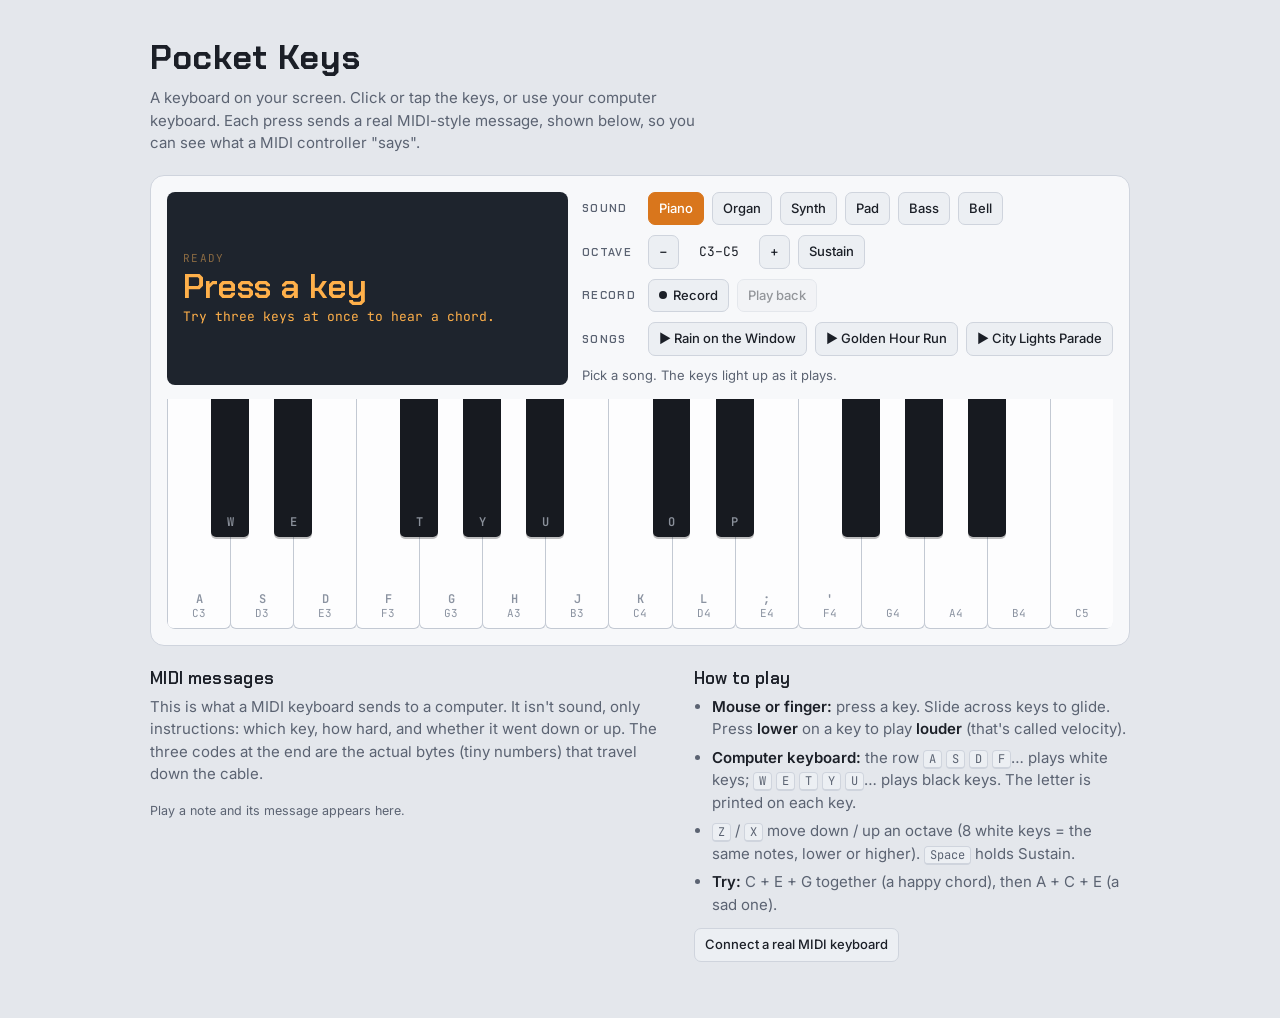
==== pocket-keys/index.html @ 644fc0f4 "Add Pocket Keys: on-screen piano with multi-instrument demo songs A browser-only project (HTML/CSS/J" ====
<!doctype html>
<html lang="en">
<head>
  <meta charset="utf-8">
  <meta name="viewport" content="width=device-width, initial-scale=1, viewport-fit=cover">
  <title>Pocket Keys</title>
  <link rel="preconnect" href="https://fonts.googleapis.com">
  <link rel="stylesheet" href="https://fonts.googleapis.com/css2?family=Chakra+Petch:wght@500;600;700&family=Inter:wght@400;500;600&family=JetBrains+Mono:wght@400;600&display=swap">
  <link rel="stylesheet" href="style.css">
</head>
<body>
<div class="wrap">
  <header>
    <h1>Pocket Keys</h1>
    <p>A keyboard on your screen. Click or tap the keys, or use your computer keyboard. Each press sends a real MIDI-style message, shown below, so you can see what a MIDI controller "says".</p>
  </header>

  <section class="panel" aria-label="Instrument">
    <div class="top">
      <div class="screen" aria-live="polite">
        <span class="lbl" id="scrLbl">Ready</span>
        <span class="big" id="scrBig">Press a key</span>
        <span class="sub" id="scrSub">Try three keys at once to hear a chord.</span>
      </div>
      <div class="controls">
        <div class="row" role="group" aria-label="Sound">
          <span class="ctl-label">Sound</span>
          <div class="row" id="sounds"></div>
        </div>
        <div class="row">
          <span class="ctl-label">Octave</span>
          <button id="octDown" aria-label="Lower octave">−</button>
          <span class="oct" id="octLbl">C3–C5</span>
          <button id="octUp" aria-label="Higher octave">+</button>
          <button id="sustainBtn" aria-pressed="false" title="Keeps notes ringing after you let go, like a piano's foot pedal">Sustain</button>
        </div>
        <div class="row">
          <span class="ctl-label">Record</span>
          <button id="recBtn" aria-pressed="false"><span class="rec-dot"></span>Record</button>
          <button id="playBtn" disabled>Play back</button>
        </div>
        <div class="row">
          <span class="ctl-label">Songs</span>
          <div class="row" id="songs"></div>
        </div>
        <div class="status" id="songStatus" style="margin-top:0">Pick a song. The keys light up as it plays.</div>
      </div>
    </div>
    <div class="keyboard" id="kb" aria-label="Piano keys"></div>
  </section>

  <div class="below">
    <section class="card">
      <h2>MIDI messages</h2>
      <p>This is what a MIDI keyboard sends to a computer. It isn't sound, only instructions: which key, how hard, and whether it went down or up. The three codes at the end are the actual bytes (tiny numbers) that travel down the cable.</p>
      <ul class="log" id="log"><li class="empty">Play a note and its message appears here.</li></ul>
    </section>
    <section class="card">
      <h2>How to play</h2>
      <ul class="help">
        <li><strong>Mouse or finger:</strong> press a key. Slide across keys to glide. Press <strong>lower</strong> on a key to play <strong>louder</strong> (that's called velocity).</li>
        <li><strong>Computer keyboard:</strong> the row <kbd>A</kbd> <kbd>S</kbd> <kbd>D</kbd> <kbd>F</kbd>… plays white keys; <kbd>W</kbd> <kbd>E</kbd> <kbd>T</kbd> <kbd>Y</kbd> <kbd>U</kbd>… plays black keys. The letter is printed on each key.</li>
        <li><kbd>Z</kbd> / <kbd>X</kbd> move down / up an octave (8 white keys = the same notes, lower or higher). <kbd>Space</kbd> holds Sustain.</li>
        <li><strong>Try:</strong> C + E + G together (a happy chord), then A + C + E (a sad one).</li>
      </ul>
      <button id="midiBtn" style="margin-top:12px">Connect a real MIDI keyboard</button>
      <div class="status" id="midiStatus"></div>
    </section>
  </div>
</div>

<script src="app.js"></script>
</body>
</html>
---- pocket-keys/style.css ----
/* Layout: one instrument "panel" — LCD screen + controls on top, keys below, then MIDI message log and help side by side */
:root {
  --bg: #e4e7ec;
  --panel: #f7f8fa;
  --panel-edge: #cfd4dd;
  --ink: #1b1f27;
  --muted: #5b6372;
  --accent: #d9761c;
  --accent-ink: #ffffff;
  --screen: #1e242d;
  --screen-ink: #ffb04a;
  --screen-dim: #8a6a42;
  --white-key: #fdfdfe;
  --white-key-edge: #c3c9d3;
  --black-key: #171a20;
  --key-label: #8b93a1;
  --chip: #eceff3;
  --font-display: "Chakra Petch", "Segoe UI", system-ui, sans-serif;
  --font-body: "Inter", system-ui, -apple-system, sans-serif;
  --font-mono: "JetBrains Mono", ui-monospace, Menlo, Consolas, monospace;
}
@media (prefers-color-scheme: dark) {
  :root:not([data-theme="light"]) {
    --bg: #111419; --panel: #1a1f27; --panel-edge: #2c333f; --ink: #e8ebf0; --muted: #9aa3b2;
    --accent: #f0943a; --accent-ink: #14110d; --screen: #0a0d11; --screen-ink: #ffb04a; --screen-dim: #6e5434;
    --white-key: #e6e9ee; --white-key-edge: #9aa2ae; --black-key: #06080b; --key-label: #6c7482; --chip: #232934;
    color-scheme: dark;
  }
}
:root[data-theme="dark"] {
  --bg: #111419; --panel: #1a1f27; --panel-edge: #2c333f; --ink: #e8ebf0; --muted: #9aa3b2;
  --accent: #f0943a; --accent-ink: #14110d; --screen: #0a0d11; --screen-ink: #ffb04a; --screen-dim: #6e5434;
  --white-key: #e6e9ee; --white-key-edge: #9aa2ae; --black-key: #06080b; --key-label: #6c7482; --chip: #232934;
  color-scheme: dark;
}
* { box-sizing: border-box; }
body {
  background: var(--bg); color: var(--ink); font-family: var(--font-body); font-size: 15px; line-height: 1.5;
  padding-left: max(16px, env(safe-area-inset-left, 0px)); padding-right: max(16px, env(safe-area-inset-right, 0px));
  padding-block: 24px 40px;
}
.wrap { max-width: 980px; margin: 0 auto; display: grid; gap: 20px; }
header h1 { font-family: var(--font-display); font-weight: 700; font-size: clamp(26px, 4vw, 34px); letter-spacing: 0.02em; margin: 0; text-wrap: balance; }
header p { margin: 4px 0 0; color: var(--muted); max-width: 62ch; }

.panel { background: var(--panel); border: 1px solid var(--panel-edge); border-radius: 14px; padding: 16px; display: grid; gap: 14px; }
.top { display: grid; grid-template-columns: minmax(0, 1fr) auto; gap: 14px; align-items: stretch; }
@media (max-width: 720px) { .top { grid-template-columns: minmax(0, 1fr); } }

.screen { background: var(--screen); color: var(--screen-ink); border-radius: 8px; padding: 12px 16px; font-family: var(--font-mono); min-height: 112px; display: grid; gap: 2px; align-content: center; min-width: 0; }
.screen .lbl { font-size: 11px; letter-spacing: 0.12em; text-transform: uppercase; color: var(--screen-dim); }
.screen .big { font-family: var(--font-display); font-size: 34px; font-weight: 600; line-height: 1.1; white-space: nowrap; overflow: hidden; text-overflow: ellipsis; }
.screen .sub { font-size: 13px; overflow-wrap: anywhere; }

.controls { display: grid; gap: 10px; align-content: start; }
.row { display: flex; flex-wrap: wrap; gap: 8px; align-items: center; }
.ctl-label { font-family: var(--font-display); font-size: 11px; font-weight: 600; letter-spacing: 0.12em; text-transform: uppercase; color: var(--muted); min-width: 58px; }
button { font: inherit; font-size: 13px; font-weight: 500; color: var(--ink); background: var(--chip); border: 1px solid var(--panel-edge); border-radius: 7px; padding: 6px 10px; cursor: pointer; }
button:hover { border-color: var(--muted); }
button:focus-visible { outline: 2px solid var(--accent); outline-offset: 2px; }
button[aria-pressed="true"] { background: var(--accent); color: var(--accent-ink); border-color: var(--accent); }
button.in-song { box-shadow: inset 0 0 0 2px var(--accent); }
button[aria-pressed="true"].in-song { box-shadow: inset 0 0 0 2px var(--accent-ink); }
button:disabled { opacity: 0.45; cursor: default; }
.oct { font-family: var(--font-mono); font-size: 13px; min-width: 64px; text-align: center; }
.rec-dot { display: inline-block; width: 8px; height: 8px; border-radius: 50%; background: currentColor; margin-right: 6px; vertical-align: 1px; }
#recBtn[aria-pressed="true"] .rec-dot { animation: blink 1s steps(2) infinite; }
@keyframes blink { 50% { opacity: 0.2; } }

.keyboard { position: relative; height: clamp(150px, 26vw, 230px); user-select: none; -webkit-user-select: none; touch-action: none; display: flex; border-radius: 0 0 8px 8px; overflow: hidden; }
.key { position: relative; display: flex; align-items: flex-end; justify-content: center; padding-bottom: 8px; cursor: pointer; }
.key.white { flex: 1 1 0; background: var(--white-key); border: 1px solid var(--white-key-edge); border-top: none; border-radius: 0 0 6px 6px; margin-right: -1px; }
.key.black { position: absolute; top: 0; height: 60%; background: var(--black-key); border-radius: 0 0 5px 5px; z-index: 2; box-shadow: 0 2px 0 rgba(0,0,0,0.25); }
.key.on.white { background: var(--accent); }
.key.on.black { background: var(--accent); }
.key .kl { font-family: var(--font-mono); font-size: 11px; line-height: 1.2; text-align: center; color: var(--key-label); pointer-events: none; }
.key.black .kl { color: #8a909a; }
.key.on .kl { color: var(--accent-ink); }
.key .kl b { display: block; font-weight: 600; font-size: 12px; text-transform: uppercase; }
@media (max-width: 560px) { .key .kl b { display: none; } .key.black .kl { display: none; } .key .kl { font-size: 9px; } }

.below { display: grid; grid-template-columns: minmax(0, 1.2fr) minmax(0, 1fr); gap: 20px; }
@media (max-width: 720px) { .below { grid-template-columns: minmax(0, 1fr); } }
h2 { font-family: var(--font-display); font-size: 17px; font-weight: 600; letter-spacing: 0.02em; margin: 0 0 4px; }
.card p { margin: 0 0 10px; color: var(--muted); max-width: 62ch; }
.log { list-style: none; margin: 0; padding: 0; font-family: var(--font-mono); font-size: 12.5px; display: grid; gap: 4px; }
.log li { display: grid; grid-template-columns: 78px 76px minmax(0, 1fr); gap: 8px; padding: 6px 8px; background: var(--chip); border-radius: 6px; align-items: baseline; }
.log .t-on { color: var(--accent); font-weight: 600; }
.log .bytes { color: var(--muted); }
.log .empty { display: block; color: var(--muted); font-family: var(--font-body); background: none; padding: 6px 0; }
.help { margin: 0; padding-left: 18px; color: var(--muted); display: grid; gap: 6px; }
.help strong { color: var(--ink); font-weight: 600; }
kbd { font-family: var(--font-mono); font-size: 12px; background: var(--chip); border: 1px solid var(--panel-edge); border-bottom-width: 2px; border-radius: 4px; padding: 0 5px; }
.status { font-size: 13px; color: var(--muted); margin-top: 8px; }
@media (prefers-reduced-motion: reduce) { #recBtn[aria-pressed="true"] .rec-dot { animation: none; } }
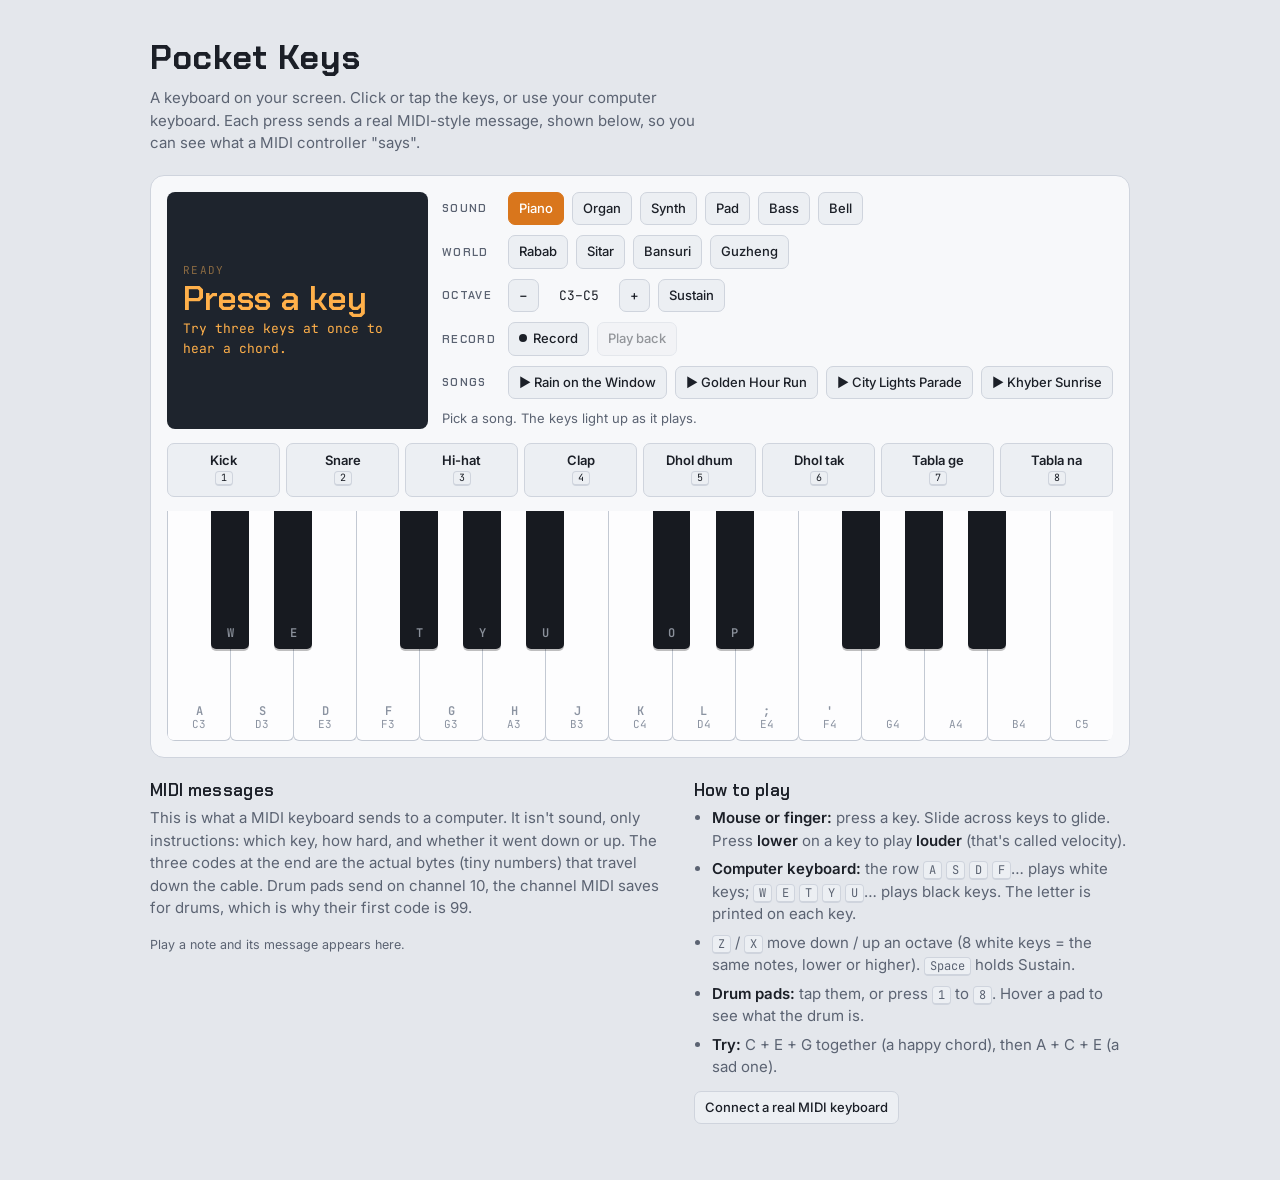
==== commit 30debf07: "Pocket Keys: add world sounds, drum pads and Khyber Sunrise Adds Rabab, Sitar, Guzheng (Karplus-Stro" ====
--- a/pocket-keys/index.html
+++ b/pocket-keys/index.html
@@ -27,6 +27,10 @@
           <span class="ctl-label">Sound</span>
           <div class="row" id="sounds"></div>
         </div>
+        <div class="row" role="group" aria-label="World sounds">
+          <span class="ctl-label">World</span>
+          <div class="row" id="worldSounds"></div>
+        </div>
         <div class="row">
           <span class="ctl-label">Octave</span>
           <button id="octDown" aria-label="Lower octave">−</button>
@@ -46,13 +50,14 @@
         <div class="status" id="songStatus" style="margin-top:0">Pick a song. The keys light up as it plays.</div>
       </div>
     </div>
+    <div class="pads" id="pads" role="group" aria-label="Drum pads"></div>
     <div class="keyboard" id="kb" aria-label="Piano keys"></div>
   </section>
 
   <div class="below">
     <section class="card">
       <h2>MIDI messages</h2>
-      <p>This is what a MIDI keyboard sends to a computer. It isn't sound, only instructions: which key, how hard, and whether it went down or up. The three codes at the end are the actual bytes (tiny numbers) that travel down the cable.</p>
+      <p>This is what a MIDI keyboard sends to a computer. It isn't sound, only instructions: which key, how hard, and whether it went down or up. The three codes at the end are the actual bytes (tiny numbers) that travel down the cable. Drum pads send on channel 10, the channel MIDI saves for drums, which is why their first code is 99.</p>
       <ul class="log" id="log"><li class="empty">Play a note and its message appears here.</li></ul>
     </section>
     <section class="card">
@@ -61,6 +66,7 @@
         <li><strong>Mouse or finger:</strong> press a key. Slide across keys to glide. Press <strong>lower</strong> on a key to play <strong>louder</strong> (that's called velocity).</li>
         <li><strong>Computer keyboard:</strong> the row <kbd>A</kbd> <kbd>S</kbd> <kbd>D</kbd> <kbd>F</kbd>… plays white keys; <kbd>W</kbd> <kbd>E</kbd> <kbd>T</kbd> <kbd>Y</kbd> <kbd>U</kbd>… plays black keys. The letter is printed on each key.</li>
         <li><kbd>Z</kbd> / <kbd>X</kbd> move down / up an octave (8 white keys = the same notes, lower or higher). <kbd>Space</kbd> holds Sustain.</li>
+        <li><strong>Drum pads:</strong> tap them, or press <kbd>1</kbd> to <kbd>8</kbd>. Hover a pad to see what the drum is.</li>
         <li><strong>Try:</strong> C + E + G together (a happy chord), then A + C + E (a sad one).</li>
       </ul>
       <button id="midiBtn" style="margin-top:12px">Connect a real MIDI keyboard</button>
--- a/pocket-keys/style.css
+++ b/pocket-keys/style.css
@@ -67,6 +67,11 @@
 #recBtn[aria-pressed="true"] .rec-dot { animation: blink 1s steps(2) infinite; }
 @keyframes blink { 50% { opacity: 0.2; } }
 
+.pads { display: grid; grid-template-columns: repeat(8, minmax(0, 1fr)); gap: 6px; }
+@media (max-width: 720px) { .pads { grid-template-columns: repeat(4, minmax(0, 1fr)); } }
+.pad { display: flex; flex-direction: column; align-items: center; justify-content: center; gap: 2px; min-height: 54px; padding: 6px 4px; font-weight: 600; line-height: 1.2; text-align: center; touch-action: manipulation; transition: background 60ms; }
+.pad kbd { font-size: 10px; font-weight: 400; }
+.pad.hit { background: var(--accent); color: var(--accent-ink); border-color: var(--accent); }
 .keyboard { position: relative; height: clamp(150px, 26vw, 230px); user-select: none; -webkit-user-select: none; touch-action: none; display: flex; border-radius: 0 0 8px 8px; overflow: hidden; }
 .key { position: relative; display: flex; align-items: flex-end; justify-content: center; padding-bottom: 8px; cursor: pointer; }
 .key.white { flex: 1 1 0; background: var(--white-key); border: 1px solid var(--white-key-edge); border-top: none; border-radius: 0 0 6px 6px; margin-right: -1px; }
